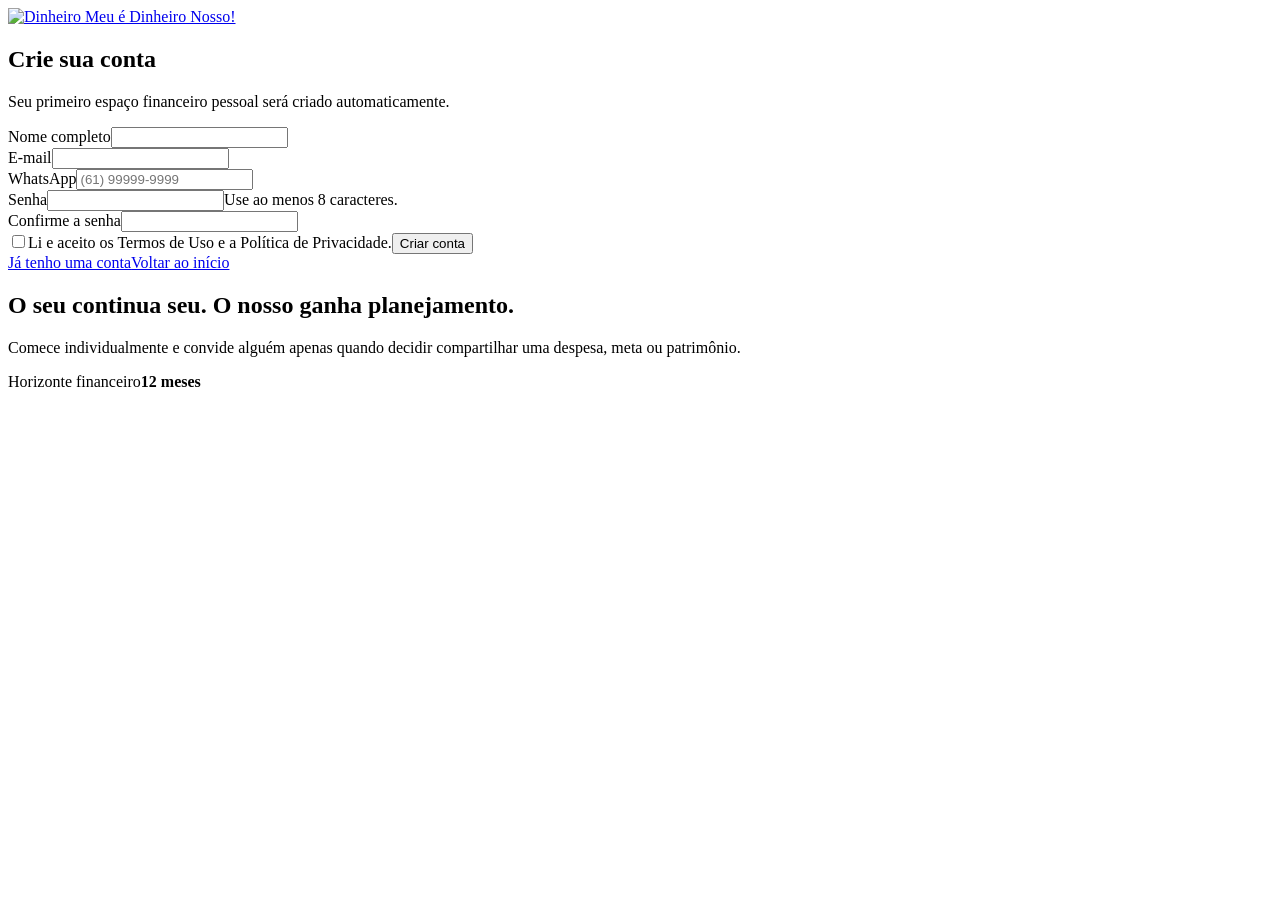
==== cadastro.html @ 4305b719 "feat: implementar tela de cadastro" ====
<!doctype html>
<html lang="pt-BR">
<head>
  <meta charset="utf-8"><meta name="viewport" content="width=device-width, initial-scale=1"><meta name="theme-color" content="#086647">
  <title>Crie sua conta | Dinheiro Meu é Dinheiro Nosso!</title>
  <link rel="icon" href="/assets/icon.svg" type="image/svg+xml">
  <link rel="stylesheet" href="/css/tokens.css"><link rel="stylesheet" href="/css/global.css"><link rel="stylesheet" href="/css/auth.css">
  <script src="/js/env.js"></script>
</head>
<body>
  <main class="auth-page">
    <section class="auth-panel">
      <a class="auth-brand" href="/"><img src="/assets/logo.svg" alt="Dinheiro Meu é Dinheiro Nosso!"></a>
      <div class="auth-box">
        <h1>Crie sua conta</h1><p>Seu primeiro espaço financeiro pessoal será criado automaticamente.</p>
        <div data-auth-message class="alert alert-info" hidden></div>
        <form class="auth-form" data-auth-form="signup" novalidate><div class="field"><label for="full_name">Nome completo</label><input class="input" id="full_name" name="full_name" autocomplete="name" required></div>
       <div class="field"><label for="email">E-mail</label><input class="input" id="email" name="email" type="email" autocomplete="email" required></div>
       <div class="field"><label for="whatsapp">WhatsApp</label><input class="input" id="whatsapp" name="whatsapp" inputmode="tel" autocomplete="tel" placeholder="(61) 99999-9999"></div>
       <div class="field"><label for="password">Senha</label><input class="input" id="password" name="password" type="password" minlength="8" autocomplete="new-password" required><span class="help">Use ao menos 8 caracteres.</span></div>
       <div class="field"><label for="password_confirmation">Confirme a senha</label><input class="input" id="password_confirmation" name="password_confirmation" type="password" minlength="8" autocomplete="new-password" required></div>
       <label class="checkbox"><input name="terms" type="checkbox" required><span>Li e aceito os Termos de Uso e a Política de Privacidade.</span></label><button class="btn btn-primary btn-block" type="submit">Criar conta</button></form>
        <div class="auth-links"><a href="/entrar">Já tenho uma conta</a><a href="/">Voltar ao início</a></div>
      </div>
    </section>
    <aside class="auth-visual"><div class="auth-message"><h2>O seu continua seu. O nosso ganha planejamento.</h2><p>Comece individualmente e convide alguém apenas quando decidir compartilhar uma despesa, meta ou patrimônio.</p><div class="auth-stat"><span>Horizonte financeiro</span><strong>12 meses</strong></div></div></aside>
  </main>
  <script type="module" src="/js/auth.js"></script>
</body>
</html>
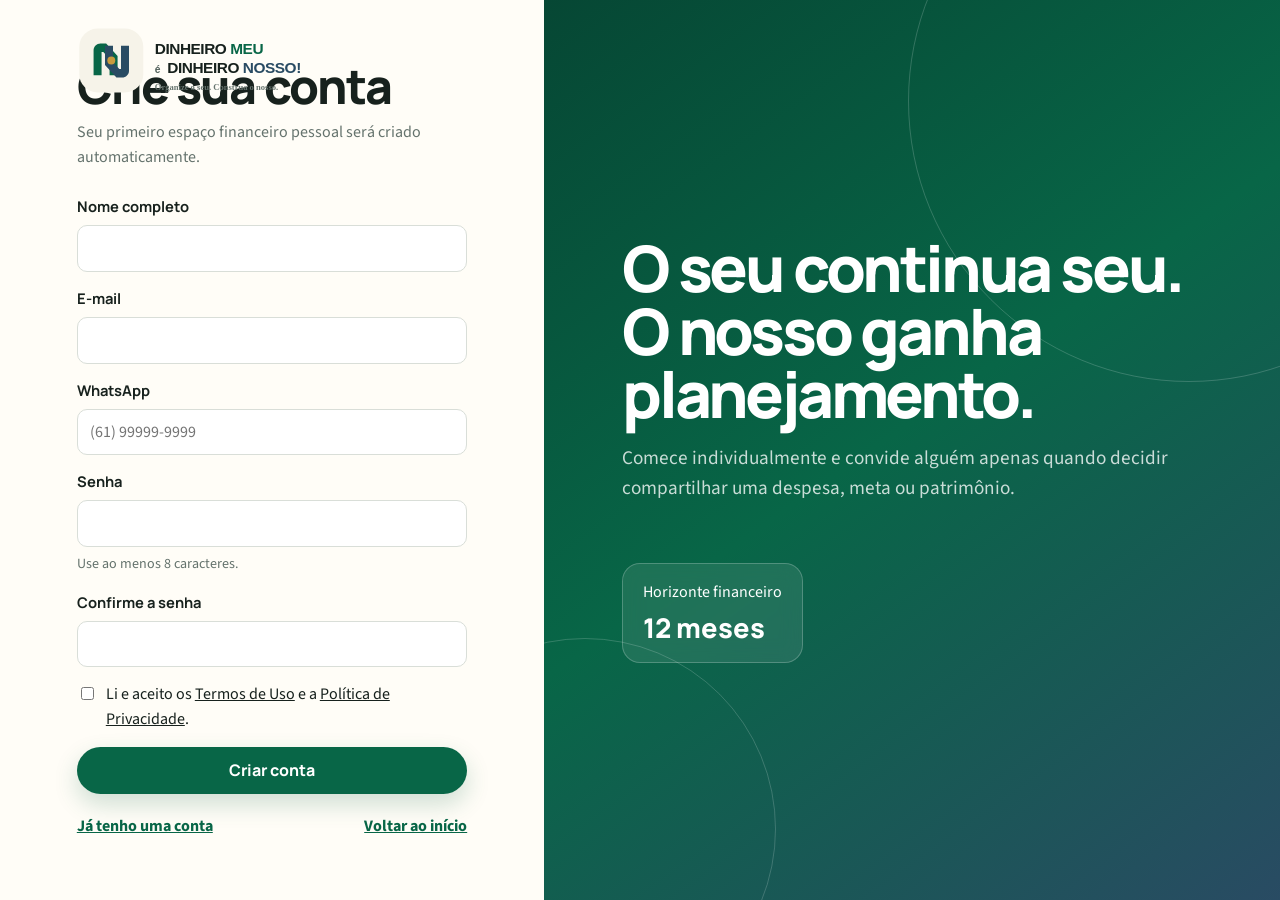
==== commit 3ec496f5: "feat: vincular documentos legais ao cadastro" ====
--- a/cadastro.html
+++ b/cadastro.html
@@ -14,12 +14,15 @@
       <div class="auth-box">
         <h1>Crie sua conta</h1><p>Seu primeiro espaço financeiro pessoal será criado automaticamente.</p>
         <div data-auth-message class="alert alert-info" hidden></div>
-        <form class="auth-form" data-auth-form="signup" novalidate><div class="field"><label for="full_name">Nome completo</label><input class="input" id="full_name" name="full_name" autocomplete="name" required></div>
-       <div class="field"><label for="email">E-mail</label><input class="input" id="email" name="email" type="email" autocomplete="email" required></div>
-       <div class="field"><label for="whatsapp">WhatsApp</label><input class="input" id="whatsapp" name="whatsapp" inputmode="tel" autocomplete="tel" placeholder="(61) 99999-9999"></div>
-       <div class="field"><label for="password">Senha</label><input class="input" id="password" name="password" type="password" minlength="8" autocomplete="new-password" required><span class="help">Use ao menos 8 caracteres.</span></div>
-       <div class="field"><label for="password_confirmation">Confirme a senha</label><input class="input" id="password_confirmation" name="password_confirmation" type="password" minlength="8" autocomplete="new-password" required></div>
-       <label class="checkbox"><input name="terms" type="checkbox" required><span>Li e aceito os Termos de Uso e a Política de Privacidade.</span></label><button class="btn btn-primary btn-block" type="submit">Criar conta</button></form>
+        <form class="auth-form" data-auth-form="signup" novalidate>
+          <div class="field"><label for="full_name">Nome completo</label><input class="input" id="full_name" name="full_name" autocomplete="name" required></div>
+          <div class="field"><label for="email">E-mail</label><input class="input" id="email" name="email" type="email" autocomplete="email" required></div>
+          <div class="field"><label for="whatsapp">WhatsApp</label><input class="input" id="whatsapp" name="whatsapp" inputmode="tel" autocomplete="tel" placeholder="(61) 99999-9999"></div>
+          <div class="field"><label for="password">Senha</label><input class="input" id="password" name="password" type="password" minlength="8" autocomplete="new-password" required><span class="help">Use ao menos 8 caracteres.</span></div>
+          <div class="field"><label for="password_confirmation">Confirme a senha</label><input class="input" id="password_confirmation" name="password_confirmation" type="password" minlength="8" autocomplete="new-password" required></div>
+          <label class="checkbox"><input name="terms" type="checkbox" required><span>Li e aceito os <a href="/termos" target="_blank" rel="noopener">Termos de Uso</a> e a <a href="/privacidade" target="_blank" rel="noopener">Política de Privacidade</a>.</span></label>
+          <button class="btn btn-primary btn-block" type="submit">Criar conta</button>
+        </form>
         <div class="auth-links"><a href="/entrar">Já tenho uma conta</a><a href="/">Voltar ao início</a></div>
       </div>
     </section>
--- a/css/tokens.css
+++ b/css/tokens.css
@@ -0,0 +1,29 @@
+@import url('https://fonts.googleapis.com/css2?family=Manrope:wght@500;600;700;800&family=Source+Sans+3:wght@400;500;600;700&display=swap');
+
+:root {
+  --green-900: #064734;
+  --green-700: #086647;
+  --green-500: #3B9B6B;
+  --green-100: #DCEFE5;
+  --blue-900: #1B3547;
+  --blue-700: #294B63;
+  --blue-100: #DCE7EB;
+  --gold-600: #C99A3D;
+  --gold-100: #F5EBCF;
+  --red-700: #B54D4A;
+  --red-100: #F7DEDD;
+  --paper: #F6F3E9;
+  --surface: #FFFDF7;
+  --surface-strong: #FFFFFF;
+  --ink: #17211D;
+  --muted: #65736D;
+  --border: #D9DED8;
+  --shadow-sm: 0 1px 2px rgba(23, 33, 29, .06), 0 8px 24px rgba(23, 33, 29, .05);
+  --shadow-md: 0 16px 42px rgba(23, 33, 29, .11);
+  --radius-sm: 10px;
+  --radius-md: 18px;
+  --radius-lg: 28px;
+  --content: 1180px;
+  --font-display: 'Manrope', system-ui, sans-serif;
+  --font-body: 'Source Sans 3', system-ui, sans-serif;
+}
--- a/css/global.css
+++ b/css/global.css
@@ -0,0 +1,92 @@
+* { box-sizing: border-box; }
+html { scroll-behavior: smooth; }
+body {
+  margin: 0;
+  color: var(--ink);
+  background: var(--paper);
+  font-family: var(--font-body);
+  font-size: 16px;
+  line-height: 1.55;
+  -webkit-font-smoothing: antialiased;
+}
+img, svg { max-width: 100%; }
+a { color: inherit; }
+button, input, select, textarea { font: inherit; }
+button { cursor: pointer; }
+button:disabled { cursor: not-allowed; opacity: .58; }
+:focus-visible { outline: 3px solid rgba(201, 154, 61, .45); outline-offset: 2px; }
+
+.container { width: min(calc(100% - 32px), var(--content)); margin-inline: auto; }
+.sr-only { position: absolute; width: 1px; height: 1px; padding: 0; margin: -1px; overflow: hidden; clip: rect(0, 0, 0, 0); white-space: nowrap; border: 0; }
+.hidden { display: none !important; }
+.stack { display: grid; gap: 16px; }
+.row { display: flex; align-items: center; gap: 12px; }
+.row-between { display: flex; align-items: center; justify-content: space-between; gap: 16px; }
+.muted { color: var(--muted); }
+.text-negative { color: var(--red-700); }
+.text-positive { color: var(--green-700); }
+
+.btn {
+  min-height: 44px;
+  border: 1px solid transparent;
+  border-radius: 999px;
+  padding: 10px 18px;
+  font-family: var(--font-display);
+  font-weight: 750;
+  text-decoration: none;
+  display: inline-flex;
+  align-items: center;
+  justify-content: center;
+  gap: 8px;
+  transition: transform .18s ease, box-shadow .18s ease, background .18s ease;
+}
+.btn:hover { transform: translateY(-1px); }
+.btn-primary { color: #fff; background: var(--green-700); box-shadow: 0 10px 24px rgba(8, 102, 71, .2); }
+.btn-primary:hover { background: var(--green-900); }
+.btn-secondary { color: #fff; background: var(--blue-700); }
+.btn-ghost { color: var(--ink); background: transparent; border-color: var(--border); }
+.btn-danger { color: #fff; background: var(--red-700); }
+.btn-block { width: 100%; }
+
+.field { display: grid; gap: 7px; }
+.field label { font-family: var(--font-display); font-size: .92rem; font-weight: 700; }
+.input, .select, .textarea {
+  width: 100%;
+  min-height: 46px;
+  border: 1px solid var(--border);
+  border-radius: var(--radius-sm);
+  background: var(--surface-strong);
+  color: var(--ink);
+  padding: 10px 12px;
+  transition: border-color .18s ease, box-shadow .18s ease;
+}
+.textarea { min-height: 104px; resize: vertical; }
+.input:focus, .select:focus, .textarea:focus { border-color: var(--green-500); box-shadow: 0 0 0 4px rgba(59, 155, 107, .13); outline: 0; }
+.help { font-size: .88rem; color: var(--muted); }
+
+.alert { border-radius: var(--radius-sm); padding: 12px 14px; border: 1px solid; }
+.alert-info { background: var(--blue-100); border-color: #BFD2D9; color: var(--blue-900); }
+.alert-success { background: var(--green-100); border-color: #B8DDC8; color: var(--green-900); }
+.alert-error { background: var(--red-100); border-color: #E9BDBA; color: #7F302E; }
+
+.card { background: var(--surface); border: 1px solid rgba(217, 222, 216, .9); border-radius: var(--radius-md); box-shadow: var(--shadow-sm); }
+.card-body { padding: 20px; }
+.card-title { margin: 0; font: 800 1.05rem/1.3 var(--font-display); }
+
+.badge { display: inline-flex; align-items: center; gap: 6px; min-height: 26px; padding: 3px 9px; border-radius: 999px; font: 700 .78rem var(--font-display); }
+.badge-green { color: var(--green-900); background: var(--green-100); }
+.badge-blue { color: var(--blue-900); background: var(--blue-100); }
+.badge-gold { color: #78591B; background: var(--gold-100); }
+.badge-red { color: #7F302E; background: var(--red-100); }
+
+.toast-region { position: fixed; right: 16px; bottom: 16px; z-index: 1000; display: grid; gap: 10px; width: min(380px, calc(100% - 32px)); }
+.toast { padding: 13px 15px; border-radius: var(--radius-sm); background: var(--ink); color: white; box-shadow: var(--shadow-md); animation: toastIn .2s ease; }
+@keyframes toastIn { from { transform: translateY(12px); opacity: 0; } }
+
+.skeleton { min-height: 20px; border-radius: 8px; background: linear-gradient(90deg, #E6E9E5 25%, #F5F6F3 50%, #E6E9E5 75%); background-size: 200% 100%; animation: shimmer 1.3s infinite; }
+@keyframes shimmer { to { background-position: -200% 0; } }
+
+@media (max-width: 680px) {
+  .container { width: min(calc(100% - 24px), var(--content)); }
+  .row-between.mobile-stack { align-items: stretch; flex-direction: column; }
+}
--- a/css/auth.css
+++ b/css/auth.css
@@ -0,0 +1,26 @@
+.auth-page { min-height: 100vh; display: grid; grid-template-columns: minmax(320px, .85fr) minmax(460px, 1.15fr); }
+.auth-panel { padding: 34px clamp(24px, 6vw, 86px); display: flex; flex-direction: column; justify-content: center; background: var(--surface); }
+.auth-brand { position: absolute; top: 24px; left: clamp(24px, 6vw, 86px); width: 320px; max-width: calc(100% - 48px); }
+.auth-box { width: min(100%, 480px); margin-inline: auto; }
+.auth-box h1 { margin: 0 0 8px; font: 800 clamp(2rem, 5vw, 3rem)/1.05 var(--font-display); letter-spacing: -.04em; }
+.auth-box > p { margin: 0 0 26px; color: var(--muted); }
+.auth-form { display: grid; gap: 15px; }
+.auth-links { margin-top: 20px; display: flex; flex-wrap: wrap; justify-content: space-between; gap: 12px; }
+.auth-links a { color: var(--green-700); font-weight: 700; }
+.auth-visual { position: relative; overflow: hidden; display: grid; place-items: center; padding: 54px; color: #fff; background: linear-gradient(145deg, var(--green-900), var(--green-700) 48%, var(--blue-700)); }
+.auth-visual::before, .auth-visual::after { content: ''; position: absolute; border-radius: 50%; border: 1px solid rgba(255,255,255,.18); }
+.auth-visual::before { width: 560px; height: 560px; right: -190px; top: -180px; }
+.auth-visual::after { width: 380px; height: 380px; left: -150px; bottom: -120px; }
+.auth-message { position: relative; max-width: 580px; }
+.auth-message h2 { margin: 0; font: 800 clamp(2.4rem, 5vw, 5rem)/.98 var(--font-display); letter-spacing: -.05em; }
+.auth-message p { font-size: 1.2rem; color: rgba(255,255,255,.78); }
+.auth-stat { margin-top: 40px; display: inline-grid; gap: 4px; padding: 16px 20px; border: 1px solid rgba(255,255,255,.22); border-radius: 18px; background: rgba(255,255,255,.09); backdrop-filter: blur(10px); }
+.auth-stat strong { font: 800 1.7rem var(--font-display); }
+.checkbox { display: flex; align-items: flex-start; gap: 9px; }
+.checkbox input { margin-top: 5px; }
+
+@media (max-width: 900px) {
+  .auth-page { grid-template-columns: 1fr; }
+  .auth-panel { min-height: 100vh; padding-top: 115px; }
+  .auth-visual { display: none; }
+}
